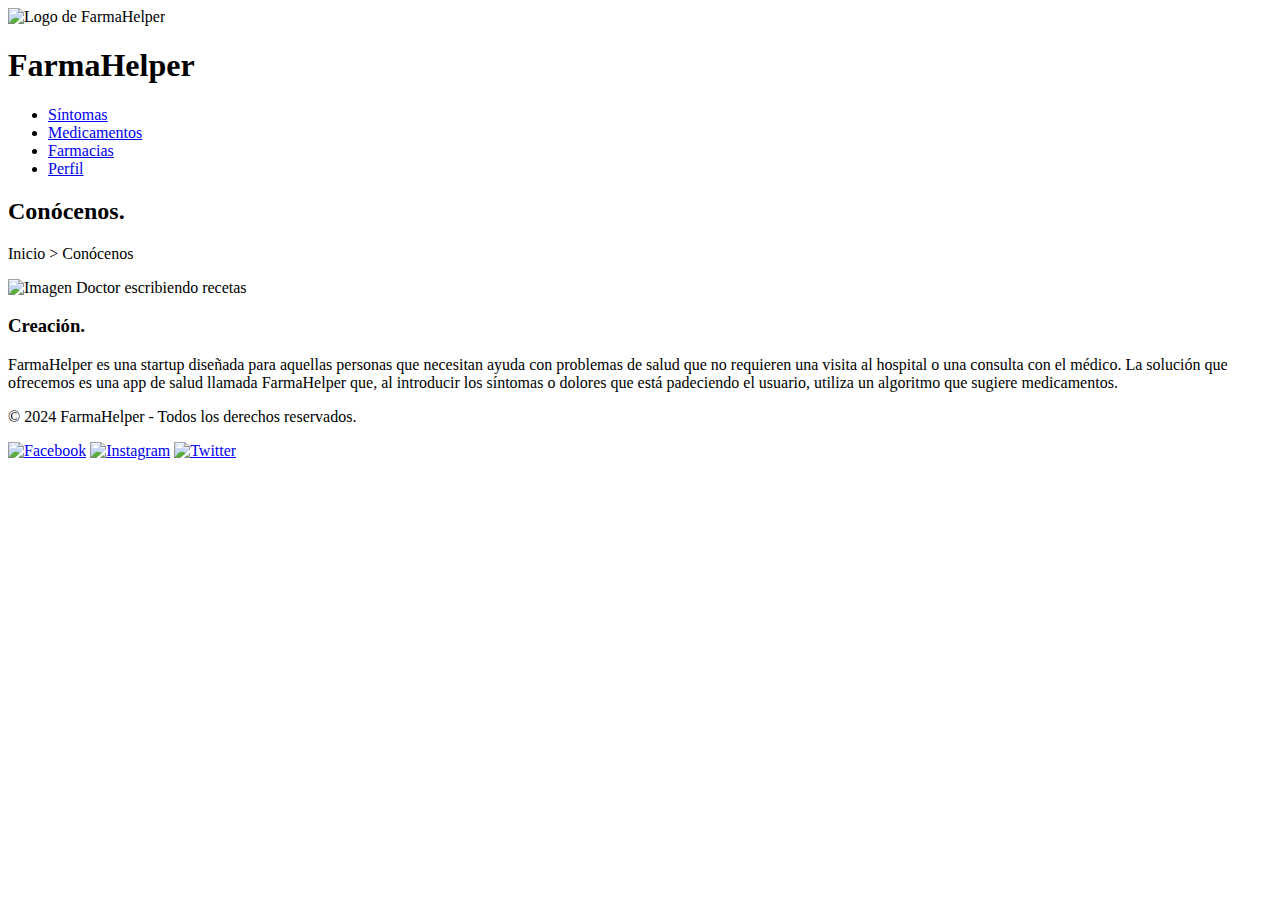
==== public/conocenos.html @ 1f1d17b1 "Reorganizada estructura de archivos según estandares" ====
<!DOCTYPE html>
<html lang="es">
<head>
    <meta charset="UTF-8">
    <meta name="viewport" content="width=device-width, initial-scale=1.0">
    <title>FarmaHelper - Conócenos</title>
    <link rel="stylesheet" href="css/index.css">
</head>
<body>
    <header>
        <nav>
            <div class="logo">
                <img src="Imágenes/FarmaHelper.jpeg" alt="Logo de FarmaHelper">
                <h1>FarmaHelper</h1>
            </div>
            <ul>
                <li><a href="/Síntomas/index.html">Síntomas</a></li>
                <li><a href="/Medicamentos/index.html">Medicamentos</a></li>
                <li><a href="/Farmacias/index.html">Farmacias</a></li>
                <li><a href="/Mi Perfil/index.html">Perfil</a></li>
            </ul>
        </nav>
    </header>

    <section class="hero">
        <h2>Conócenos.</h2>
    </section>

    <section class="content">
        <div class="breadcrumb">
            <p>Inicio > Conócenos</p>
        </div>

        <div class="section-content">
            <img src="Imágenes/Doctor.png" alt="Imagen Doctor escribiendo recetas">
            <div class="text-section">
                <h3>Creación.</h3>
                <p>
                    FarmaHelper es una startup diseñada para aquellas personas que necesitan ayuda con problemas de salud que no requieren una visita al hospital o una consulta con el médico.
                    La solución que ofrecemos es una app de salud llamada FarmaHelper que, al introducir los síntomas o dolores que está padeciendo el usuario, utiliza un algoritmo que sugiere medicamentos.
                </p>
            </div>
        </div>

        <div class="section-content reverse">
            <div class="text-section"></div>
        </div>
    </section>
    
    <footer>
        <div class="footer-content">
            <p>&copy; 2024 FarmaHelper - Todos los derechos reservados.</p>
            <div class="social">
                <a href="#"><img src="Imágenes/Instagram.png" alt="Facebook"></a>
                <a href="#"><img src="Imágenes/Facebook.webp" alt="Instagram"></a>
                <a href="#"><img src="Imágenes/X.webp" alt="Twitter"></a>
            </div>
        </div>
    </footer>

</body>
</html>
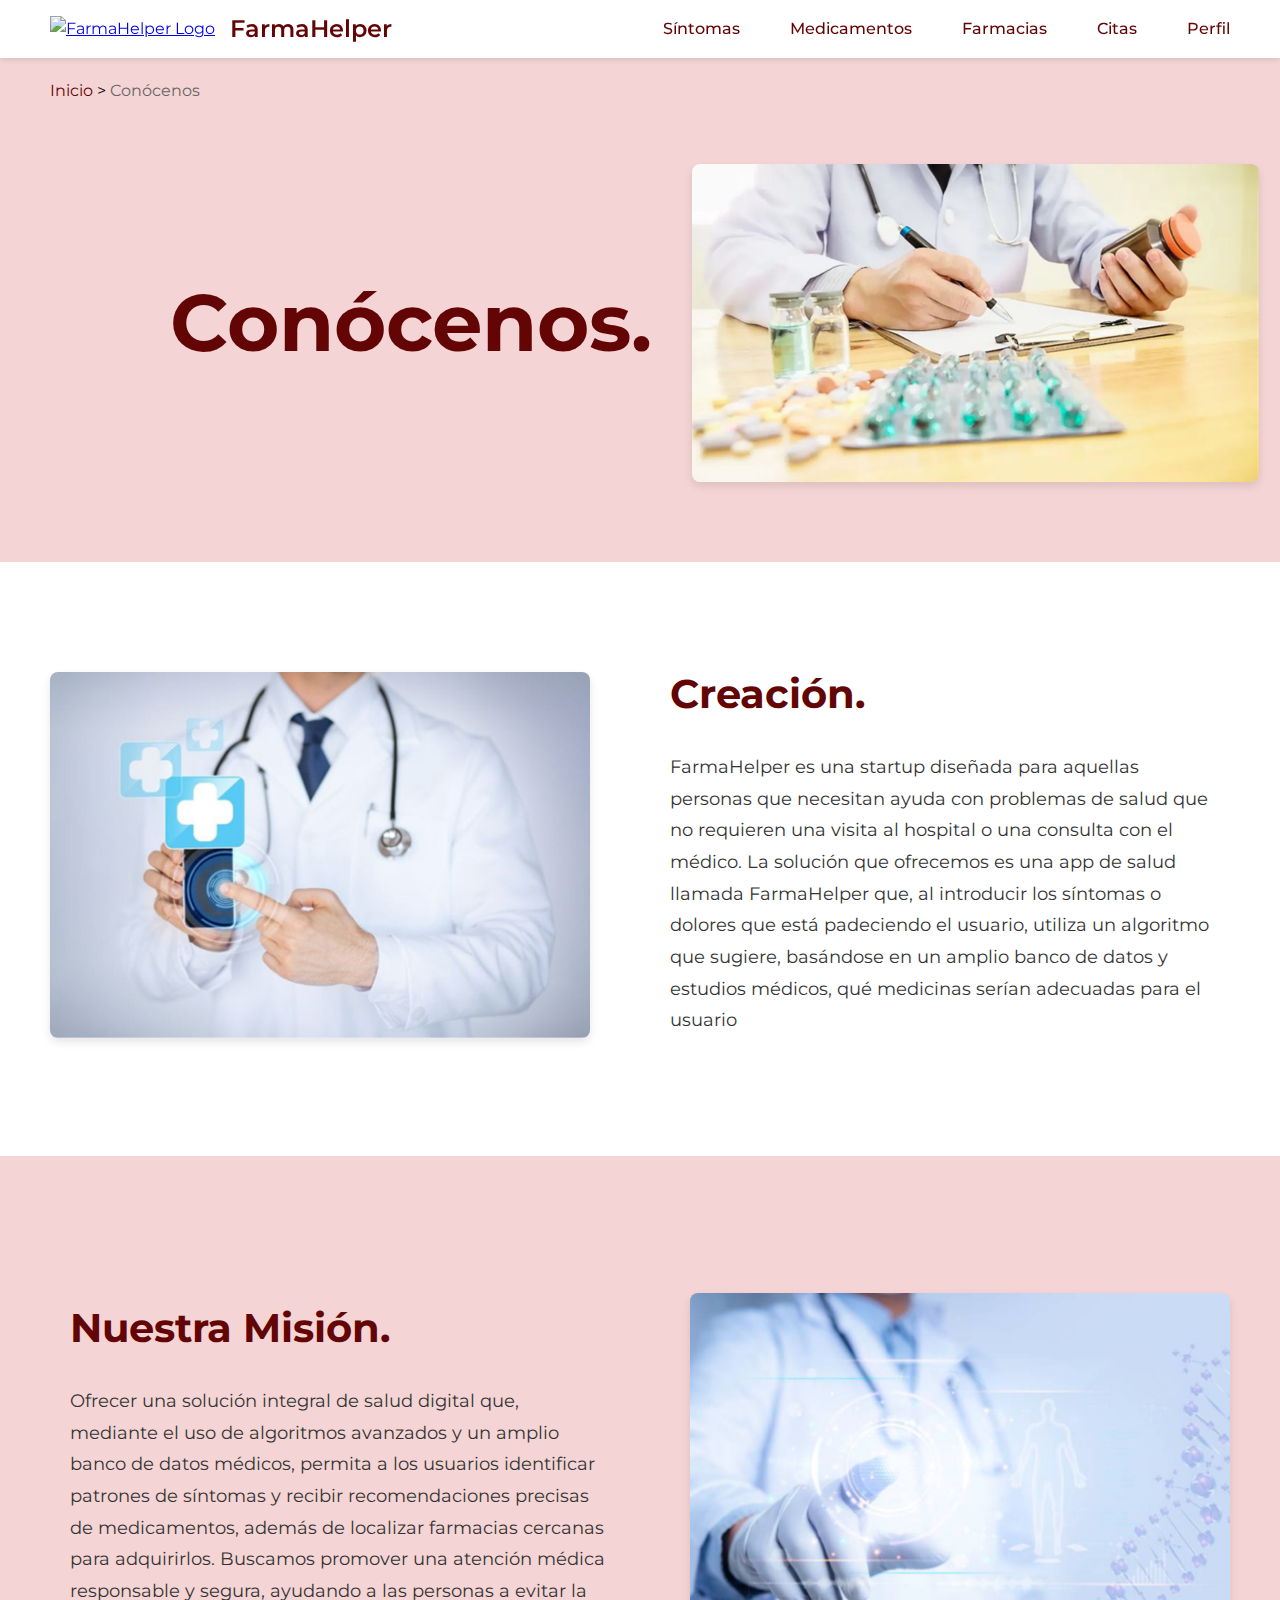
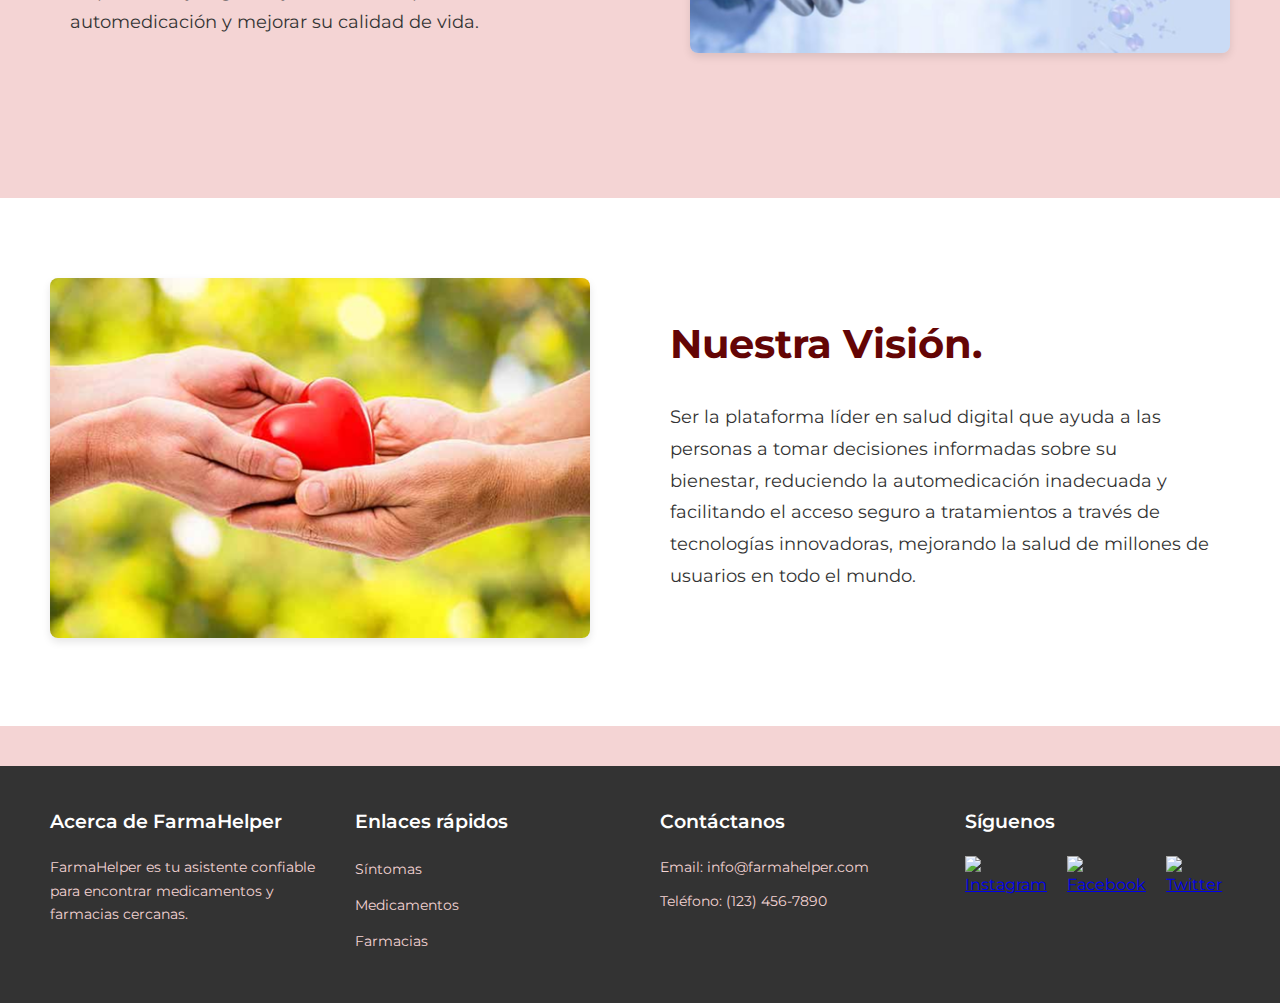
==== commit 784cfb83: "Actualizado diseño de sección Conócenos" ====
--- a/public/conocenos.html
+++ b/public/conocenos.html
@@ -1,62 +1,130 @@
 <!DOCTYPE html>
 <html lang="es">
-<head>
-    <meta charset="UTF-8">
-    <meta name="viewport" content="width=device-width, initial-scale=1.0">
-    <title>FarmaHelper - Conócenos</title>
-    <link rel="stylesheet" href="css/index.css">
-</head>
+    <head>
+        <meta charset="UTF-8">
+        <meta name="viewport" content="width=device-width, initial-scale=1.0">
+        <title>Conócenos - FarmaHelper</title>
+        
+        <!-- Primero cargar Montserrat -->
+        <link rel="preconnect" href="https://fonts.googleapis.com">
+        <link rel="preconnect" href="https://fonts.gstatic.com" crossorigin>
+        <link href="https://fonts.googleapis.com/css2?family=Montserrat:wght@300;400;500;600;700&display=swap" rel="stylesheet">
+        
+        <!-- Después cargar tu CSS -->
+        <link rel="stylesheet" href="assets/styles/styles.css">
+        
+        <!-- Favicon después -->
+        <link rel="icon" type="image/x-icon" href="assets/favicon/favicon.ico">
+        <link rel="icon" type="image/png" sizes="32x32" href="assets/favicon/favicon-32x32.png">
+        <link rel="icon" type="image/png" sizes="16x16" href="assets/favicon/favicon-16x16.png">
+        <link rel="apple-touch-icon" href="assets/favicon/apple-touch-icon.png">
+        <link rel="manifest" href="assets/favicon/site.webmanifest">
+    </head>
 <body>
     <header>
+        <div class="header-left">
+            <a href="inicio.html" class="home-logo">
+                <img src="assets/images/logos/cuadrado.png" alt="FarmaHelper Logo">
+            </a>
+            <a href="inicio.html" class="brand-name">FarmaHelper</a>
+        </div>
         <nav>
-            <div class="logo">
-                <img src="Imágenes/FarmaHelper.jpeg" alt="Logo de FarmaHelper">
-                <h1>FarmaHelper</h1>
-            </div>
             <ul>
-                <li><a href="/Síntomas/index.html">Síntomas</a></li>
-                <li><a href="/Medicamentos/index.html">Medicamentos</a></li>
-                <li><a href="/Farmacias/index.html">Farmacias</a></li>
-                <li><a href="/Mi Perfil/index.html">Perfil</a></li>
+                <li><a href="sintomas.html">Síntomas</a></li>
+                <li><a href="medicamentos.html">Medicamentos</a></li>
+                <li><a href="farmacias.html">Farmacias</a></li>
+                <li><a href="citas.html">Citas</a></li>
+                <li><a href="perfil.html">Perfil</a></li>
             </ul>
         </nav>
     </header>
 
-    <section class="hero">
-        <h2>Conócenos.</h2>
-    </section>
-
-    <section class="content">
+    <main>
+        <!-- Breadcrumb -->
         <div class="breadcrumb">
-            <p>Inicio > Conócenos</p>
+            <a href="inicio.html">Inicio</a> > <span>Conócenos</span>
         </div>
 
-        <div class="section-content">
-            <img src="Imágenes/Doctor.png" alt="Imagen Doctor escribiendo recetas">
-            <div class="text-section">
-                <h3>Creación.</h3>
-                <p>
-                    FarmaHelper es una startup diseñada para aquellas personas que necesitan ayuda con problemas de salud que no requieren una visita al hospital o una consulta con el médico.
-                    La solución que ofrecemos es una app de salud llamada FarmaHelper que, al introducir los síntomas o dolores que está padeciendo el usuario, utiliza un algoritmo que sugiere medicamentos.
-                </p>
+        <!-- Banner principal -->
+        <section class="conocenos-banner">
+            <h1>Conócenos.</h1>
+            <img src="assets/images/propH.png" alt="Doctor y Paciente" class="banner-image">
+        </section>
+
+        <!-- Creación -->
+        <section class="conocenos-section">
+            <div class="conocenos-content">
+                <div class="content-image">
+                    <img src="assets/images/prop1.png" alt="Creación">
+                </div>
+                <div class="content-text">
+                    <h2>Creación.</h2>
+                    <p>FarmaHelper es una startup diseñada para aquellas personas que necesitan ayuda con problemas de salud que no requieren una visita al hospital o una consulta con el médico. La solución que ofrecemos es una app de salud llamada FarmaHelper que, al introducir los síntomas o dolores que está padeciendo el usuario, utiliza un algoritmo que sugiere, basándose en un amplio banco de datos y estudios médicos, qué medicinas serían adecuadas para el usuario</p>
+                </div>
             </div>
-        </div>
+        </section>
 
-        <div class="section-content reverse">
-            <div class="text-section"></div>
-        </div>
-    </section>
-    
-    <footer>
-        <div class="footer-content">
-            <p>&copy; 2024 FarmaHelper - Todos los derechos reservados.</p>
-            <div class="social">
-                <a href="#"><img src="Imágenes/Instagram.png" alt="Facebook"></a>
-                <a href="#"><img src="Imágenes/Facebook.webp" alt="Instagram"></a>
-                <a href="#"><img src="Imágenes/X.webp" alt="Twitter"></a>
+        <!-- Nuestra Misión -->
+        <section class="conocenos-section">
+            <div class="conocenos-content">
+                <div class="content-image">
+                    <img src="assets/images/prop2.png" alt="Misión">
+                </div>
+                <div class="content-text">
+                    <h2>Nuestra Misión.</h2>
+                    <p>Ofrecer una solución integral de salud digital que, mediante el uso de algoritmos avanzados y un amplio banco de datos médicos, permita a los usuarios identificar patrones de síntomas y recibir recomendaciones precisas de medicamentos, además de localizar farmacias cercanas para adquirirlos. Buscamos promover una atención médica responsable y segura, ayudando a las personas a evitar la automedicación y mejorar su calidad de vida.</p>
+                </div>
             </div>
-        </div>
-    </footer>
+        </section>
 
+        <!-- Nuestra Visión -->
+        <section class="conocenos-section">
+            <div class="conocenos-content">
+                <div class="content-image">
+                    <img src="assets/images/prop3.png" alt="Nuestra Visión" width="567" height="378">
+                </div>
+                <div class="content-text">
+                    <h2>Nuestra Visión.</h2>
+                    <p>Ser la plataforma líder en salud digital que ayuda a las personas a tomar decisiones informadas sobre su bienestar, reduciendo la automedicación inadecuada y facilitando el acceso seguro a tratamientos a través de tecnologías innovadoras, mejorando la salud de millones de usuarios en todo el mundo.</p>
+                </div>
+            </div>
+        </section>
+
+        <!-- Footer -->
+        <footer>
+            <div class="footer-content">
+                <div class="footer-section">
+                    <h3>Acerca de FarmaHelper</h3>
+                    <p>FarmaHelper es tu asistente confiable para encontrar medicamentos y farmacias cercanas.</p>
+                </div>
+                
+                <div class="footer-section">
+                    <h3>Enlaces rápidos</h3>
+                    <ul>
+                        <li><a href="sintomas.html">Síntomas</a></li>
+                        <li><a href="medicamentos.html">Medicamentos</a></li>
+                        <li><a href="farmacias.html">Farmacias</a></li>
+                    </ul>
+                </div>
+                
+                <div class="footer-section">
+                    <h3>Contáctanos</h3>
+                    <p>Email: info@farmahelper.com</p>
+                    <p>Teléfono: (123) 456-7890</p>
+                </div>
+                
+                <div class="footer-section">
+                    <h3>Síguenos</h3>
+                    <div class="social">
+                        <a href="#"><img src="assets/images/rrss/Instagram.png" alt="Instagram"></a>
+                        <a href="#"><img src="assets/images/rrss/Facebook.webp" alt="Facebook"></a>
+                        <a href="#"><img src="assets/images/rrss/X.webp" alt="Twitter"></a>
+                    </div>
+                </div>
+            </div>
+        </footer>
+    </main>
+
+    <script src="assets/scripts/main.js"></script>
 </body>
 </html>--- a/public/assets/styles/styles.css
+++ b/public/assets/styles/styles.css
@@ -0,0 +1,904 @@
+/* Importar Montserrat de Google Fonts */
+@import url('https://fonts.googleapis.com/css2?family=Montserrat:wght@300;400;500;600;700&display=swap');
+
+/* Reset básico y estilos generales */
+* {
+    margin: 0;
+    padding: 0;
+    box-sizing: border-box;
+}
+
+body {
+    font-family: 'Montserrat', sans-serif;
+    line-height: 1.6;
+    background-color: #f4d4d4;
+}
+
+/* Header y navegación */
+header {
+    background-color: white;
+    padding: 10px 50px;
+    box-shadow: 0 2px 5px rgba(0,0,0,0.1);
+    display: flex;
+    justify-content: space-between;
+    align-items: center;
+    position: sticky;
+    top: 0;
+    z-index: 1000;
+    transition: all 0.3s ease;
+}
+
+header.scrolled {
+    padding: 5px 50px;
+    box-shadow: 0 2px 10px rgba(0,0,0,0.2);
+}
+
+.header-left {
+    display: flex;
+    align-items: center;
+    gap: 15px;
+}
+
+.home-logo img {
+    width: 126px;
+    height: 112px;
+    object-fit: cover;
+    transition: all 0.3s ease;
+}
+
+.home-logo img:hover {
+    transform: scale(1.05); /* Ligero zoom al pasar el mouse */
+    cursor: pointer;
+}
+
+header.scrolled .home-logo img {
+    width: 100px;
+    height: 90px;
+}
+
+.brand-name {
+    text-decoration: none;
+    color: #640505;
+    font-size: 1.5rem;
+    font-weight: 600;
+}
+
+nav ul {
+    list-style-type: none;
+    display: flex;
+    gap: 50px;
+}
+
+nav ul li a {
+    text-decoration: none;
+    color: #640505;
+    font-weight: 500;
+    transition: all 0.3s ease;
+    position: relative;
+}
+
+nav ul li a:hover,
+nav ul li a.active {
+    color: #b21919;
+}
+
+nav ul li a::after {
+    content: '';
+    position: absolute;
+    bottom: -5px;
+    left: 0;
+    width: 0;
+    height: 2px;
+    background-color: #b21919;
+    transition: width 0.3s ease;
+}
+
+nav ul li a:hover::after,
+nav ul li a.active::after {
+    width: 100%;
+}
+
+/* Sección Hero */
+.hero {
+    display: flex;
+    justify-content: space-between;
+    align-items: start;
+    padding: 40px;
+    background-color: #f4d4d4;
+    gap: 40px;
+}
+
+.hero-content {
+    flex: 1;
+}
+
+.logo-main {
+    width: 567px;
+    height: 215px;
+    display: block;
+    margin-bottom: 20px;
+}
+
+.hero-image-container {
+    flex-shrink: 0;
+}
+
+.hero-image {
+    width: 567px;
+    height: 378px;
+    object-fit: cover;
+    border-radius: 8px;
+    transition: transform 0.3s ease;
+}
+
+.hero-image:hover {
+    transform: scale(1.02);
+}
+
+/* Barra de búsqueda y sus animaciones */
+.search-bar {
+    background: rgba(255, 255, 255, 0.95);
+    padding: 2rem;
+    border-radius: 8px;
+    max-width: 800px;
+    transform: translateY(0);
+    transition: all 0.3s ease;
+    box-shadow: 0 4px 6px rgba(0, 0, 0, 0.1);
+}
+
+.search-bar:hover {
+    transform: translateY(-5px);
+    box-shadow: 0 6px 12px rgba(0, 0, 0, 0.15);
+}
+
+.search-bar h1 {
+    color: #640505;
+    margin-bottom: 1.5rem;
+    font-size: 1.8rem;
+    font-weight: 700;
+}
+
+.search-container {
+    display: flex;
+    gap: 10px;
+    align-items: center;
+}
+
+.search-container input {
+    flex: 1;
+    padding: 12px;
+    border: 1px solid #d9d9d9;
+    border-radius: 4px;
+    font-size: 1rem;
+    font-family: 'Montserrat', sans-serif;
+    font-weight: 400;
+    min-width: 600px;
+    transition: all 0.3s ease;
+}
+
+.search-container input:focus {
+    outline: none;
+    border-color: #ff0000;
+    box-shadow: 0 0 5px rgba(255, 0, 0, 0.2);
+}
+
+.search-container input.error {
+    border: 2px solid #ff0000;
+    animation: shake 0.5s linear;
+}
+
+@keyframes shake {
+    0%, 100% { transform: translateX(0); }
+    25% { transform: translateX(-10px); }
+    75% { transform: translateX(10px); }
+}
+
+.search-btn {
+    background-color: #ff0000;
+    color: white;
+    border: none;
+    padding: 12px 24px;
+    border-radius: 4px;
+    cursor: pointer;
+    font-size: 1rem;
+    font-weight: 600;
+    font-family: 'Montserrat', sans-serif;
+    transition: all 0.3s ease;
+    text-decoration: none;
+    white-space: nowrap;
+    position: relative;
+    overflow: hidden;
+}
+
+.search-btn:hover {
+    background-color: #b21919;
+    transform: translateY(-2px);
+    box-shadow: 0 5px 15px rgba(178, 25, 25, 0.3);
+}
+
+.search-btn::after {
+    content: '';
+    position: absolute;
+    top: 50%;
+    left: 50%;
+    width: 0;
+    height: 0;
+    background: rgba(255, 255, 255, 0.2);
+    border-radius: 50%;
+    transform: translate(-50%, -50%);
+    transition: width 0.3s ease, height 0.3s ease;
+}
+
+.search-btn:hover::after {
+    width: 300px;
+    height: 300px;
+}
+
+/* Sección Valores Banner */
+.valores-banner {
+    position: relative;
+    width: 100%;
+    height: 400px;
+    overflow: hidden;
+    display: flex;
+    justify-content: center;
+    align-items: center;
+    background: linear-gradient(rgba(255, 255, 255, 0.1), rgba(255, 255, 255, 0.1));
+    margin: 0;
+    opacity: 0;
+    transform: translateY(30px);
+    transition: all 0.8s ease;
+}
+
+.valores-banner.visible {
+    opacity: 1;
+    transform: translateY(0);
+}
+
+.valores-imagen {
+    position: absolute;
+    width: 100%;
+    height: 100%;
+    object-fit: cover;
+    z-index: 0;
+    transition: transform 0.8s ease;
+}
+
+.valores-banner:hover .valores-imagen {
+    transform: scale(1.05);
+}
+
+.valores-content {
+    position: relative;
+    z-index: 2;
+    text-align: center;
+    display: flex;
+    flex-direction: column;
+    align-items: center;
+    gap: 2rem;
+}
+
+.valores-banner h2 {
+    color: #333;
+    font-size: 3.5rem;
+    font-weight: 700;
+    text-align: center;
+    margin-bottom: 20px;
+    text-shadow: 2px 2px 4px rgba(255, 255, 255, 0.5);
+}
+
+.conocenos-btn {
+    background-color: #ff0000;
+    color: white;
+    border: none;
+    padding: 15px 30px;
+    border-radius: 4px;
+    cursor: pointer;
+    font-size: 1.1rem;
+    font-weight: 600;
+    font-family: 'Montserrat', sans-serif;
+    transition: all 0.3s ease;
+    text-decoration: none;
+    position: relative;
+    overflow: hidden;
+    z-index: 3;
+}
+
+.conocenos-btn:hover {
+    background-color: #b21919;
+    transform: translateY(-2px) scale(1.05);
+    box-shadow: 0 5px 15px rgba(178, 25, 25, 0.3);
+}
+
+.conocenos-btn::after {
+    content: '';
+    position: absolute;
+    top: 50%;
+    left: 50%;
+    width: 0;
+    height: 0;
+    background: rgba(255, 255, 255, 0.2);
+    border-radius: 50%;
+    transform: translate(-50%, -50%);
+    transition: width 0.3s ease, height 0.3s ease;
+}
+
+.conocenos-btn:hover::after {
+    width: 300px;
+    height: 300px;
+}
+
+/* Sección Funcionalidades */
+.funcionalidades-section {
+    padding: 60px 50px;
+    text-align: center;
+    background-color: white;
+    opacity: 0;
+    transform: translateY(30px);
+    transition: all 0.8s ease;
+}
+
+.funcionalidades-section.visible {
+    opacity: 1;
+    transform: translateY(0);
+}
+
+.funcionalidades-section h2 {
+    color: #640505;
+    margin-bottom: 40px;
+    font-size: 2rem;
+    font-weight: 700;
+}
+
+.funcionalidades {
+    display: flex;
+    justify-content: space-around;
+    gap: 30px;
+    max-width: 1200px;
+    margin: 0 auto;
+}
+
+.funcionalidad {
+    flex: 1;
+    padding: 30px;
+    background-color: white;
+    border-radius: 8px;
+    box-shadow: 0 2px 10px rgba(0,0,0,0.1);
+    transition: all 0.3s ease;
+    transform: translateY(0);
+}
+
+.funcionalidad:hover,
+.funcionalidad.hover {
+    transform: translateY(-10px);
+    box-shadow: 0 5px 20px rgba(0,0,0,0.15);
+}
+
+.funcionalidad h3 {
+    color: #b21919;
+    margin-bottom: 15px;
+    font-size: 1.3rem;
+    font-weight: 600;
+}
+
+.funcionalidad p {
+    color: #640505;
+    font-size: 1rem;
+    font-weight: 400;
+    line-height: 1.6;
+}
+
+/* Sección Testimonios */
+.testimonios {
+    background-color: #d9d9d9;
+    padding: 60px 0;
+    text-align: center;
+    opacity: 0;
+    transform: translateY(30px);
+    transition: all 0.8s ease;
+}
+
+.testimonios.visible {
+    opacity: 1;
+    transform: translateY(0);
+}
+
+.testimonios h2 {
+    color: #640505;
+    margin-bottom: 40px;
+    font-size: 2rem;
+    font-weight: 700;
+}
+
+.contenedor-testimonios {
+    position: relative;
+    height: 200px;
+    max-width: 1200px;
+    margin: 0 auto;
+    padding: 0 50px;
+}
+
+.testimonio {
+    background: white;
+    padding: 1.5rem;
+    border-radius: 8px;
+    box-shadow: 0 2px 5px rgba(0,0,0,0.1);
+    position: absolute;
+    width: calc(100% - 100px);
+    left: 50px;
+    top: 0;
+    opacity: 0;
+    transform: translateX(50px);
+    transition: all 0.5s ease;
+}
+
+.testimonio.active {
+    opacity: 1;
+    transform: translateX(0);
+}
+
+.stars {
+    color: #ff0000;
+    margin-bottom: 15px;
+    font-size: 1.2rem;
+}
+
+.testimonio p {
+    color: #640505;
+    margin-bottom: 15px;
+    font-size: 1rem;
+    font-weight: 400;
+    line-height: 1.6;
+}
+
+.testimonio h4 {
+    color: #b21919;
+    font-size: 1.1rem;
+    font-weight: 600;
+}
+
+/* Footer */
+footer {
+    background-color: #333;
+    color: white;
+    padding: 40px 50px;
+    margin-top: auto;
+}
+
+.footer-content {
+    display: flex;
+    justify-content: space-between;
+    max-width: 1200px;
+    margin: 0 auto;
+    gap: 40px;
+}
+
+.footer-section {
+    flex: 1;
+}
+
+.footer-section h3 {
+    color: white;
+    font-size: 1.2rem;
+    font-weight: 600;
+    margin-bottom: 20px;
+}
+
+.footer-section p {
+    color: #f4d4d4;
+    font-size: 0.9rem;
+    line-height: 1.6;
+    margin-bottom: 10px;
+}
+
+.footer-section ul {
+    list-style: none;
+    padding: 0;
+}
+
+.footer-section ul li {
+    margin-bottom: 10px;
+}
+
+.footer-section ul li a {
+    color: #f4d4d4;
+    text-decoration: none;
+    font-size: 0.9rem;
+    transition: color 0.3s ease;
+}
+
+.footer-section ul li a:hover {
+    color: white;
+}
+
+.social {
+    display: flex;
+    gap: 15px;
+}
+
+.social img {
+    width: 32px;
+    height: 32px;
+    transition: all 0.3s ease;
+}
+
+.social img:hover {
+    opacity: 0.8;
+    transform: translateY(-2px);
+}
+
+/*Animaciones y Media Queries*/
+/* Estilos para carga y errores */
+.loading, .error {
+    text-align: center;
+    padding: 2rem;
+    margin: 2rem;
+    border-radius: 8px;
+    background: rgba(255, 255, 255, 0.9);
+}
+
+.loading {
+    color: #640505;
+}
+
+.error {
+    color: #ff0000;
+    background: rgba(255, 0, 0, 0.1);
+}
+
+/* Transiciones de página */
+.page-transition {
+    opacity: 0;
+    transform: translateY(20px);
+    transition: all 0.3s ease;
+}
+
+/* Animaciones */
+@keyframes fadeIn {
+    from {
+        opacity: 0;
+        transform: translateY(20px);
+    }
+    to {
+        opacity: 1;
+        transform: translateY(0);
+    }
+}
+
+@keyframes slideIn {
+    from {
+        transform: translateX(-100%);
+    }
+    to {
+        transform: translateX(0);
+    }
+}
+
+/* Estilos para la página Conócenos */
+
+/* Breadcrumb */
+.breadcrumb {
+    padding: 20px 50px;
+    background-color: #f4d4d4;
+    font-family: 'Montserrat', sans-serif;
+}
+
+.breadcrumb a {
+    color: #640505;
+    text-decoration: none;
+    transition: color 0.3s ease;
+}
+
+.breadcrumb a:hover {
+    color: #b21919;
+}
+
+.breadcrumb span {
+    color: #666;
+}
+
+/* Banner Principal de Conócenos */
+.conocenos-banner {
+    position: relative;
+    width: 100%;
+    min-height: 318px;
+    background-color: #f4d4d4;
+    display: flex;
+    align-items: center;
+    padding: 40px 50px;
+    overflow: hidden;
+    margin-bottom: 40px;
+    z-index: 1;
+}
+
+.conocenos-banner h1 {
+    color: #640505;
+    font-size: 5rem;
+    font-weight: 700;
+    z-index: 2;
+    margin-right: 40px;
+    flex: 1;
+    padding-left: 120px; /* Añade padding a la izquierda */
+}
+
+.banner-image {
+    width: 567px;
+    height: 318px;
+    object-fit: cover;
+    border-radius: 8px; /* Añadido bordes redondos */
+    box-shadow: 0 4px 8px rgba(0, 0, 0, 0.1); /* Añadida sombra */
+    transition: all 0.3s ease; /* Añadida transición suave */
+}
+
+.banner-image:hover {
+    transform: scale(1.02); /* Añadido efecto zoom */
+    box-shadow: 0 6px 12px rgba(0, 0, 0, 0.15); /* Sombra más pronunciada en hover */
+}
+
+/* Contenido principal */
+.conocenos-section {
+    position: relative; /* Añadir posicionamiento */
+    z-index: 1; /* Asegurar que esté visible */
+    padding: 80px 50px;
+    background-color: white;
+    margin-bottom: 40px; /* Espacio entre secciones */
+}
+
+.conocenos-section.bg-light {
+    background-color: #f4d4d4;
+}
+
+.conocenos-content {
+    position: relative;
+    z-index: 2;
+    display: flex;
+    gap: 60px;
+    max-width: 1200px;
+    margin: 0 auto;
+    align-items: center;
+}
+
+/* Para cuando la imagen va a la izquierda y el texto a la derecha */
+.conocenos-content {
+    flex-direction: row;
+}
+
+.conocenos-content.visible {
+    opacity: 1;
+    transform: translateY(0);
+}
+
+.conocenos-content.reverse {
+    flex-direction: row-reverse;
+}
+
+.content-image {
+    flex: 1;
+}
+
+.content-image img {
+    width: 100%;
+    height: auto;
+    border-radius: 8px;
+    box-shadow: 0 4px 8px rgba(0, 0, 0, 0.1);
+    transition: all 0.3s ease; /* Añade la transición suave */
+
+}
+
+.content-image img:hover {
+    transform: scale(1.02);
+    box-shadow: 0 6px 12px rgba(0, 0, 0, 0.15);
+}
+
+.content-text {
+    flex: 1;
+    padding: 20px;
+}
+
+/* Sección con fondo claro */
+.conocenos-section:nth-child(odd) {
+    background-color: white;
+}
+
+/* Sección con fondo oscuro */
+.conocenos-section:nth-child(even) {
+    background-color: #f4d4d4;
+}
+
+/* Para alternar el orden */
+.conocenos-section:nth-child(even) .conocenos-content {
+    flex-direction: row-reverse;
+}
+
+.content-text h2 {
+    color: #640505;
+    font-size: 2.5rem;
+    font-weight: 700;
+    margin-bottom: 25px;
+}
+
+.content-text p {
+    color: #333;
+    font-size: 1.1rem;
+    line-height: 1.8;
+    margin-bottom: 20px;
+}
+
+/* Animaciones */
+@keyframes fadeInUp {
+    from {
+        opacity: 0;
+        transform: translateY(30px);
+    }
+    to {
+        opacity: 1;
+        transform: translateY(0);
+    }
+}
+
+/* Media Queries */
+@media (max-width: 1200px) {
+    .hero {
+        flex-direction: column;
+        align-items: center;
+    }
+
+    .logo-main, .hero-image {
+        width: 100%;
+        height: auto;
+    }
+
+    .search-bar {
+        max-width: 100%;
+    }
+
+    .search-container input {
+        min-width: auto;
+    }
+
+    .valores-banner {
+        height: auto;
+        min-height: 300px;
+    }
+
+    .valores-banner h2 {
+        font-size: 2.5rem;
+    }
+
+    .funcionalidades {
+        flex-direction: column;
+        max-width: 600px;
+    }
+}
+
+@media (max-width: 768px) {
+    header {
+        padding: 10px 20px;
+    }
+
+    .header-left {
+        flex-direction: column;
+        text-align: center;
+    }
+
+    nav ul {
+        gap: 20px;
+        justify-content: center;
+        flex-wrap: wrap;
+    }
+
+    .hero {
+        padding: 20px;
+    }
+
+    .valores-banner h2 {
+        font-size: 2rem;
+        padding: 0 20px;
+    }
+
+    .contenedor-testimonios {
+        padding: 0 20px;
+    }
+
+    .testimonio {
+        width: calc(100% - 40px);
+        left: 20px;
+    }
+
+    .footer-content {
+        flex-direction: column;
+        gap: 30px;
+    }
+
+    .footer-section {
+        text-align: center;
+    }
+
+    .social {
+        justify-content: center;
+    }
+}
+
+@media (max-width: 480px) {
+    .home-logo img {
+        width: 100px;
+        height: 90px;
+    }
+
+    .brand-name {
+        font-size: 1.2rem;
+    }
+
+    .valores-banner h2 {
+        font-size: 1.5rem;
+    }
+
+    .search-bar h1 {
+        font-size: 1.5rem;
+    }
+
+    .funcionalidades-section h2,
+    .testimonios h2 {
+        font-size: 1.8rem;
+    }
+
+    .footer-section h3 {
+        font-size: 1.1rem;
+    }
+}
+
+@media (max-width: 1200px) {
+    .conocenos-content {
+        padding: 0 20px;
+    }
+}
+
+@media (max-width: 768px) {
+    .conocenos-banner {
+        height: auto;
+        padding: 40px 20px;
+        flex-direction: column;
+        text-align: center;
+    }
+
+    .conocenos-banner h1 {
+        font-size: 2.5rem;
+        margin-right: 0;
+        margin-bottom: 20px;
+    }
+
+    .banner-image {
+        position: relative;
+        width: 100%;
+        height: auto;
+        margin-top: 20px;
+    }
+
+    .conocenos-content,
+    .conocenos-content.reverse {
+        flex-direction: column;
+        gap: 30px;
+    }
+
+    .content-text {
+        padding: 0;
+    }
+
+    .content-text h2 {
+        font-size: 2rem;
+    }
+}
+
+@media (max-width: 480px) {
+    .conocenos-banner h1 {
+        font-size: 2rem;
+    }
+
+    .content-text h2 {
+        font-size: 1.8rem;
+    }
+
+    .content-text p {
+        font-size: 1rem;
+    }
+}